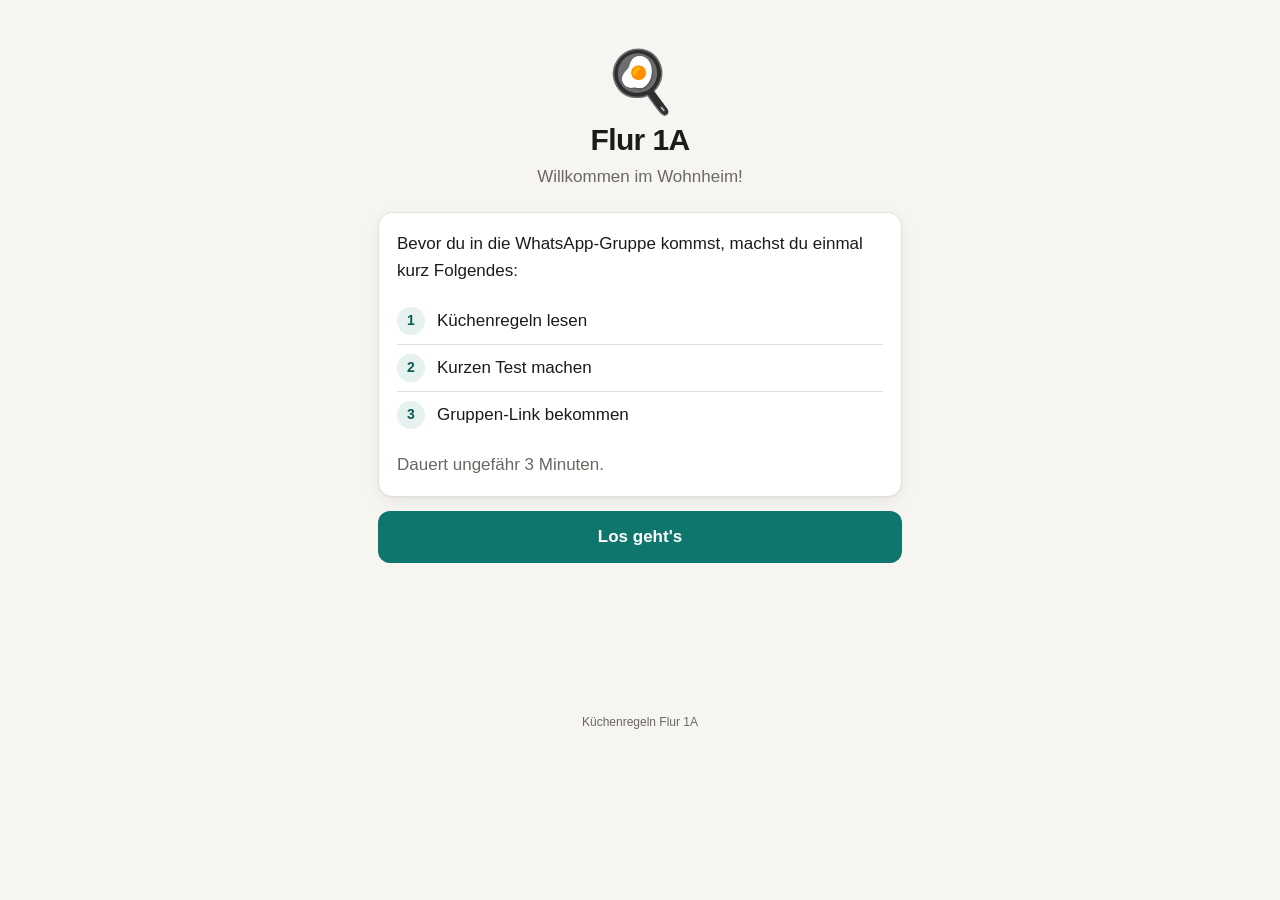
==== index.html @ 88ee504e "Kuechenregeln-Onboarding fuer Flur 1A Statische Seite: Regeln lesen, Kurztest bestehen, dann WhatsAp" ====
<!DOCTYPE html>
<html lang="de">
<head>
  <meta charset="utf-8">
  <meta name="viewport" content="width=device-width, initial-scale=1, viewport-fit=cover">
  <title>Küchenregeln – Flur 1A</title>
  <meta name="description" content="Küchenregeln lesen, kurzen Test machen, WhatsApp-Gruppe beitreten.">
  <meta name="theme-color" content="#0f766e">
  <link rel="icon" href="data:image/svg+xml,<svg xmlns='http://www.w3.org/2000/svg' viewBox='0 0 100 100'><text y='.9em' font-size='90'>🍳</text></svg>">
  <link rel="stylesheet" href="styles.css">
</head>
<body>

<div class="shell">

  <!-- ============ 1. WILLKOMMEN ============ -->
  <section id="screen-start" class="screen">
    <div class="hero">
      <div class="hero-emoji">🍳</div>
      <h1 id="hero-flur">Flur 1A</h1>
      <p class="hero-sub" id="hero-untertitel">Willkommen im Wohnheim!</p>
    </div>

    <div class="card">
      <p>Bevor du in die WhatsApp-Gruppe kommst, machst du einmal kurz Folgendes:</p>
      <ol class="steps">
        <li><span class="step-num">1</span> Küchenregeln lesen</li>
        <li><span class="step-num">2</span> Kurzen Test machen</li>
        <li><span class="step-num">3</span> Gruppen-Link bekommen</li>
      </ol>
      <p class="muted">Dauert ungefähr 3 Minuten.</p>
    </div>

    <button class="btn btn-primary" id="btn-start">Los geht's</button>
  </section>

  <!-- ============ 2. REGELN ============ -->
  <section id="screen-rules" class="screen" hidden>
    <header class="page-head">
      <h2>Die Küchenregeln</h2>
      <p class="muted">Lies dir alles in Ruhe durch – danach wird gefragt.</p>
    </header>

    <div id="rules-list"></div>

    <div id="rules-sentinel" aria-hidden="true"></div>

    <div class="sticky-bar">
      <p class="hint" id="rules-hint">Scroll bis ans Ende der Regeln</p>
      <button class="btn btn-primary" id="btn-to-quiz" disabled>Weiter zum Test</button>
    </div>
  </section>

  <!-- ============ 3. TEST ============ -->
  <section id="screen-quiz" class="screen" hidden>
    <header class="page-head">
      <div class="progress-row">
        <span class="muted" id="quiz-counter">Frage 1 von 2</span>
        <button class="link-btn" id="btn-back-to-rules">Regeln nochmal ansehen</button>
      </div>
      <div class="progress-track"><div class="progress-fill" id="quiz-progress"></div></div>
    </header>

    <div class="card">
      <h2 id="quiz-question" class="question"></h2>
      <p class="muted small" id="quiz-multi-hint" hidden>Mehrere Antworten sind richtig.</p>
      <div id="quiz-options" class="options"></div>
      <div id="quiz-feedback" class="feedback" hidden></div>
    </div>

    <div class="sticky-bar">
      <button class="btn btn-primary" id="btn-check" disabled>Antwort prüfen</button>
      <button class="btn btn-primary" id="btn-next" hidden>Weiter</button>
    </div>
  </section>

  <!-- ============ 4a. NICHT BESTANDEN ============ -->
  <section id="screen-fail" class="screen" hidden>
    <div class="hero">
      <div class="hero-emoji">📖</div>
      <h1>Fast!</h1>
      <p class="hero-sub" id="fail-score"></p>
    </div>
    <div class="card">
      <p>Kein Problem – schau dir die Regeln nochmal an und probier es danach direkt nochmal.</p>
      <div id="fail-list" class="mistakes"></div>
    </div>
    <button class="btn btn-primary" id="btn-retry-rules">Regeln nochmal lesen</button>
    <button class="btn btn-ghost" id="btn-retry-quiz">Direkt nochmal testen</button>
  </section>

  <!-- ============ 4b. BESTANDEN ============ -->
  <section id="screen-done" class="screen" hidden>
    <div class="hero">
      <div class="hero-emoji">🎉</div>
      <h1>Geschafft!</h1>
      <p class="hero-sub" id="done-text"></p>
    </div>

    <div class="card card-accent">
      <p><strong>Dein Zugang zur Gruppe</strong></p>
      <p class="muted">Tipp: Schreib in der Gruppe kurz Hallo mit deinem Namen und deiner Zimmernummer.</p>
      <a class="btn btn-whatsapp" id="btn-whatsapp" href="#" target="_blank" rel="noopener">
        WhatsApp-Gruppe beitreten
      </a>
    </div>

    <button class="btn btn-ghost" id="btn-reread">Regeln nochmal nachlesen</button>
  </section>

</div>

<footer class="foot">Küchenregeln <span id="foot-flur">Flur 1A</span></footer>

<script src="config.js"></script>
<script src="app.js"></script>
</body>
</html>
---- styles.css ----
/* ---------- Farben & Grundlagen ---------- */
:root {
  --bg:        #f6f5f1;
  --surface:   #ffffff;
  --border:    #e3e0d8;
  --text:      #1c1b19;
  --text-soft: #6b6862;
  --accent:    #0f766e;
  --accent-dk: #0b5a54;
  --accent-bg: #e6f2f0;
  --good:      #15803d;
  --good-bg:   #e8f5ec;
  --bad:       #b91c1c;
  --bad-bg:    #fbeaea;
  --wa:        #25d366;
  --radius:    14px;
  --shadow:    0 1px 2px rgba(0,0,0,.05), 0 6px 18px rgba(0,0,0,.05);
}

@media (prefers-color-scheme: dark) {
  :root {
    --bg:        #17181a;
    --surface:   #1f2124;
    --border:    #33363b;
    --text:      #ececea;
    --text-soft: #a0a3a8;
    --accent:    #2dd4bf;
    --accent-dk: #14b8a6;
    --accent-bg: #16302e;
    --good:      #4ade80;
    --good-bg:   #16301f;
    --bad:       #f87171;
    --bad-bg:    #331d1d;
    --shadow:    0 1px 2px rgba(0,0,0,.3), 0 6px 18px rgba(0,0,0,.25);
  }
}

* { box-sizing: border-box; }

html { -webkit-text-size-adjust: 100%; }

body {
  margin: 0;
  padding: 0;
  background: var(--bg);
  color: var(--text);
  font-family: -apple-system, BlinkMacSystemFont, "Segoe UI", Roboto, "Helvetica Neue", Arial, sans-serif;
  font-size: 17px;
  line-height: 1.55;
  -webkit-font-smoothing: antialiased;
}

.shell {
  max-width: 560px;
  margin: 0 auto;
  padding: 24px 18px 140px;
}

h1 { font-size: 30px; line-height: 1.2; margin: 0 0 6px; letter-spacing: -.02em; }
h2 { font-size: 21px; line-height: 1.3; margin: 0 0 4px; letter-spacing: -.01em; }
p  { margin: 0 0 12px; }
p:last-child { margin-bottom: 0; }

.muted { color: var(--text-soft); }
.small { font-size: 14px; }

/* ---------- Hero ---------- */
.hero { text-align: center; padding: 28px 0 22px; }
.hero-emoji { font-size: 60px; line-height: 1; margin-bottom: 10px; }
.hero-sub { color: var(--text-soft); margin: 0; }

.page-head { margin: 4px 0 18px; }

/* ---------- Karten ---------- */
.card {
  background: var(--surface);
  border: 1px solid var(--border);
  border-radius: var(--radius);
  padding: 18px;
  margin-bottom: 14px;
  box-shadow: var(--shadow);
}
.card-accent { border-color: var(--accent); }

/* ---------- Schritte auf der Startseite ---------- */
.steps { list-style: none; margin: 14px 0; padding: 0; }
.steps li {
  display: flex; align-items: center; gap: 12px;
  padding: 9px 0;
  border-bottom: 1px solid var(--border);
}
.steps li:last-child { border-bottom: 0; }
.step-num {
  flex: 0 0 28px; height: 28px;
  display: grid; place-items: center;
  background: var(--accent-bg); color: var(--accent-dk);
  border-radius: 50%; font-size: 14px; font-weight: 700;
}
@media (prefers-color-scheme: dark) { .step-num { color: var(--accent); } }

/* ---------- Regel-Karten ---------- */
.rule {
  display: flex; gap: 14px;
  background: var(--surface);
  border: 1px solid var(--border);
  border-radius: var(--radius);
  padding: 16px;
  margin-bottom: 10px;
  box-shadow: var(--shadow);
}
.rule-icon { font-size: 26px; line-height: 1.2; flex: 0 0 auto; }
.rule-title { font-weight: 650; margin: 0 0 3px; font-size: 17px; }
.rule-text { margin: 0; color: var(--text-soft); font-size: 15px; }

/* ---------- Buttons ---------- */
.btn {
  display: block; width: 100%;
  padding: 15px 18px;
  border: 1px solid transparent;
  border-radius: 12px;
  font-size: 17px; font-weight: 600;
  font-family: inherit;
  text-align: center; text-decoration: none;
  cursor: pointer;
  transition: transform .06s ease, opacity .15s ease, background .15s ease;
  margin-bottom: 10px;
}
.btn:active { transform: scale(.985); }
.btn-primary { background: var(--accent); color: #fff; }
@media (prefers-color-scheme: dark) { .btn-primary { color: #08302c; } }
.btn-primary:disabled { opacity: .4; cursor: not-allowed; }
.btn-ghost {
  background: transparent; color: var(--text-soft);
  border-color: var(--border);
}
.btn-whatsapp { background: var(--wa); color: #07301a; margin-top: 6px; }
.link-btn {
  background: none; border: 0; padding: 0;
  color: var(--accent); font: inherit; font-size: 14px;
  text-decoration: underline; cursor: pointer;
}

/* ---------- Fixierte Leiste unten ---------- */
.sticky-bar {
  position: fixed; left: 0; right: 0; bottom: 0;
  padding: 12px 18px calc(12px + env(safe-area-inset-bottom));
  background: linear-gradient(to top, var(--bg) 62%, transparent);
  z-index: 5;
}
.sticky-bar > * { max-width: 524px; margin-left: auto; margin-right: auto; }
.sticky-bar .btn { margin-bottom: 0; }
.hint {
  text-align: center; font-size: 13px; color: var(--text-soft);
  margin: 0 0 8px;
}
.hint[hidden] { display: none; }

/* ---------- Fortschritt ---------- */
.progress-row { display: flex; justify-content: space-between; align-items: center; gap: 12px; margin-bottom: 8px; }
.progress-track { height: 6px; background: var(--border); border-radius: 99px; overflow: hidden; }
.progress-fill { height: 100%; width: 0; background: var(--accent); border-radius: 99px; transition: width .3s ease; }

/* ---------- Quiz ---------- */
.question { margin-bottom: 14px; }
.options { display: flex; flex-direction: column; gap: 9px; }

.opt {
  display: flex; align-items: flex-start; gap: 11px;
  padding: 14px;
  border: 1.5px solid var(--border);
  border-radius: 12px;
  cursor: pointer;
  background: var(--bg);
  font-size: 16px;
  transition: border-color .12s ease, background .12s ease;
}
.opt input { margin: 3px 0 0; accent-color: var(--accent); flex: 0 0 auto; width: 18px; height: 18px; }
.opt:has(input:checked) { border-color: var(--accent); background: var(--accent-bg); }
.opt.locked { cursor: default; }
.opt.is-correct { border-color: var(--good); background: var(--good-bg); }
.opt.is-wrong   { border-color: var(--bad);  background: var(--bad-bg); }
.opt-mark { margin-left: auto; font-weight: 700; flex: 0 0 auto; }
.opt.is-correct .opt-mark { color: var(--good); }
.opt.is-wrong   .opt-mark { color: var(--bad); }

.feedback {
  margin-top: 14px; padding: 13px 15px;
  border-radius: 12px; font-size: 15px;
  border-left: 4px solid;
}
.feedback.ok  { background: var(--good-bg); border-color: var(--good); }
.feedback.no  { background: var(--bad-bg);  border-color: var(--bad); }
.feedback strong { display: block; margin-bottom: 3px; }

/* ---------- Fehlerliste ---------- */
.mistakes { margin-top: 12px; }
.mistakes div {
  padding: 10px 0; border-top: 1px solid var(--border);
  font-size: 15px; color: var(--text-soft);
}
.mistakes div:first-child { border-top: 0; }

/* ---------- Fuß ---------- */
.foot {
  text-align: center; font-size: 12px; color: var(--text-soft);
  padding: 0 18px 26px;
}
.screen[hidden] { display: none; }
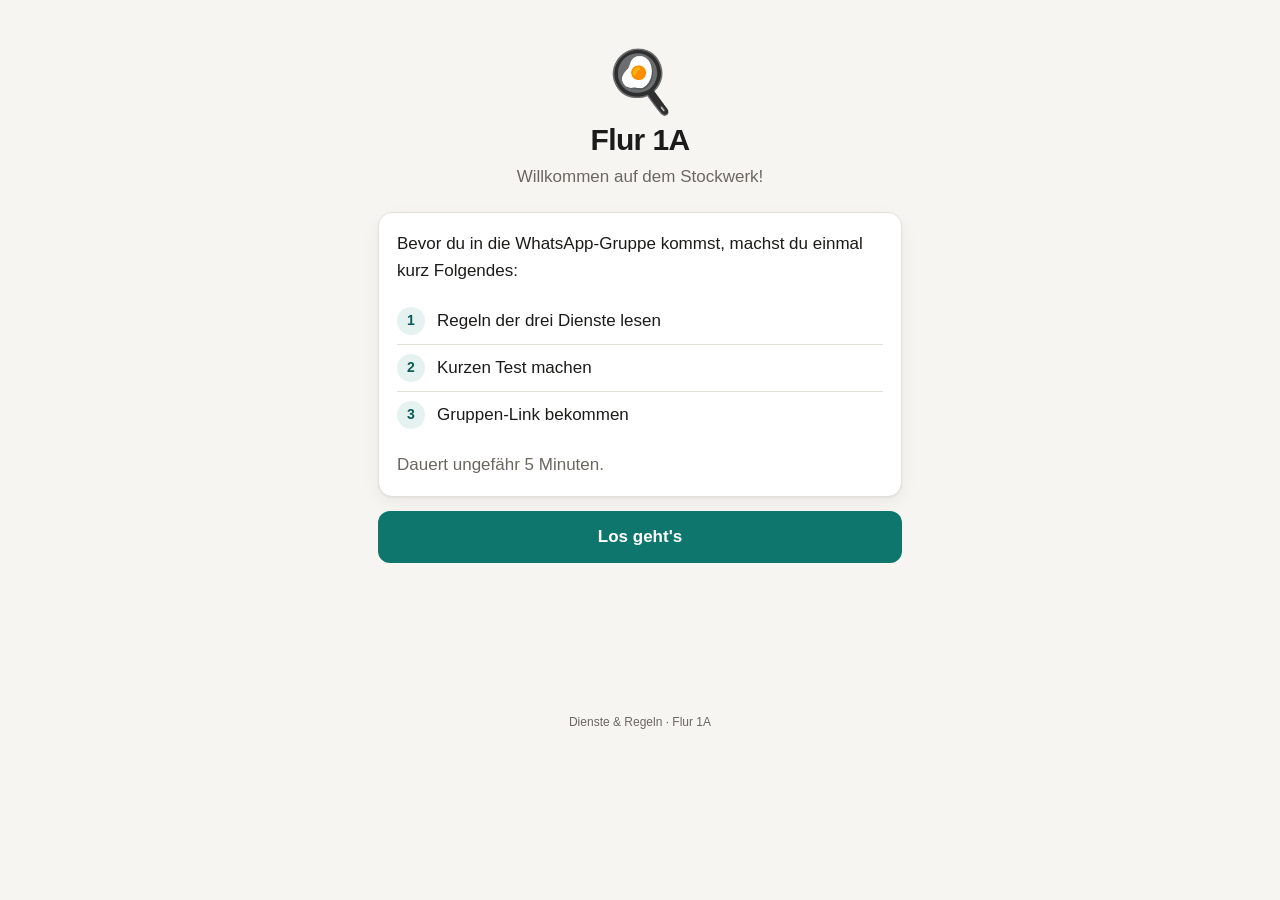
==== commit 3bf772d2: "v1" ====
--- a/index.html
+++ b/index.html
@@ -3,8 +3,8 @@
 <head>
   <meta charset="utf-8">
   <meta name="viewport" content="width=device-width, initial-scale=1, viewport-fit=cover">
-  <title>Küchenregeln – Flur 1A</title>
-  <meta name="description" content="Küchenregeln lesen, kurzen Test machen, WhatsApp-Gruppe beitreten.">
+  <title>Dienste &amp; Regeln – Flur 1A</title>
+  <meta name="description" content="Regeln lesen, kurzen Test machen, WhatsApp-Gruppe beitreten.">
   <meta name="theme-color" content="#0f766e">
   <link rel="icon" href="data:image/svg+xml,<svg xmlns='http://www.w3.org/2000/svg' viewBox='0 0 100 100'><text y='.9em' font-size='90'>🍳</text></svg>">
   <link rel="stylesheet" href="styles.css">
@@ -24,11 +24,11 @@
     <div class="card">
       <p>Bevor du in die WhatsApp-Gruppe kommst, machst du einmal kurz Folgendes:</p>
       <ol class="steps">
-        <li><span class="step-num">1</span> Küchenregeln lesen</li>
+        <li><span class="step-num">1</span> Regeln der drei Dienste lesen</li>
         <li><span class="step-num">2</span> Kurzen Test machen</li>
         <li><span class="step-num">3</span> Gruppen-Link bekommen</li>
       </ol>
-      <p class="muted">Dauert ungefähr 3 Minuten.</p>
+      <p class="muted">Dauert ungefähr 5 Minuten.</p>
     </div>
 
     <button class="btn btn-primary" id="btn-start">Los geht's</button>
@@ -37,8 +37,8 @@
   <!-- ============ 2. REGELN ============ -->
   <section id="screen-rules" class="screen" hidden>
     <header class="page-head">
-      <h2>Die Küchenregeln</h2>
-      <p class="muted">Lies dir alles in Ruhe durch – danach wird gefragt.</p>
+      <h2>Unsere Dienste &amp; Regeln</h2>
+      <p class="muted">Lies dir alles in Ruhe durch – danach wird gefragt. Dauert etwa 3 Minuten.</p>
     </header>
 
     <div id="rules-list"></div>
@@ -110,7 +110,7 @@
 
 </div>
 
-<footer class="foot">Küchenregeln <span id="foot-flur">Flur 1A</span></footer>
+<footer class="foot">Dienste &amp; Regeln · <span id="foot-flur">Flur 1A</span></footer>
 
 <script src="config.js"></script>
 <script src="app.js"></script>
--- a/styles.css
+++ b/styles.css
@@ -112,6 +112,20 @@
 .rule-title { font-weight: 650; margin: 0 0 3px; font-size: 17px; }
 .rule-text { margin: 0; color: var(--text-soft); font-size: 15px; }
 
+/* ---------- Abschnittsüberschriften in der Regelliste ---------- */
+.abschnitt {
+  font-size: 13px;
+  font-weight: 700;
+  letter-spacing: .1em;
+  text-transform: uppercase;
+  color: var(--accent);
+  margin: 26px 0 10px;
+  padding-top: 14px;
+  border-top: 1px solid var(--border);
+}
+#rules-list > .abschnitt:first-child { margin-top: 4px; padding-top: 0; border-top: 0; }
+.abschnitt-intro { font-size: 15px; color: var(--text-soft); margin: -2px 0 12px; }
+
 /* ---------- Buttons ---------- */
 .btn {
   display: block; width: 100%;
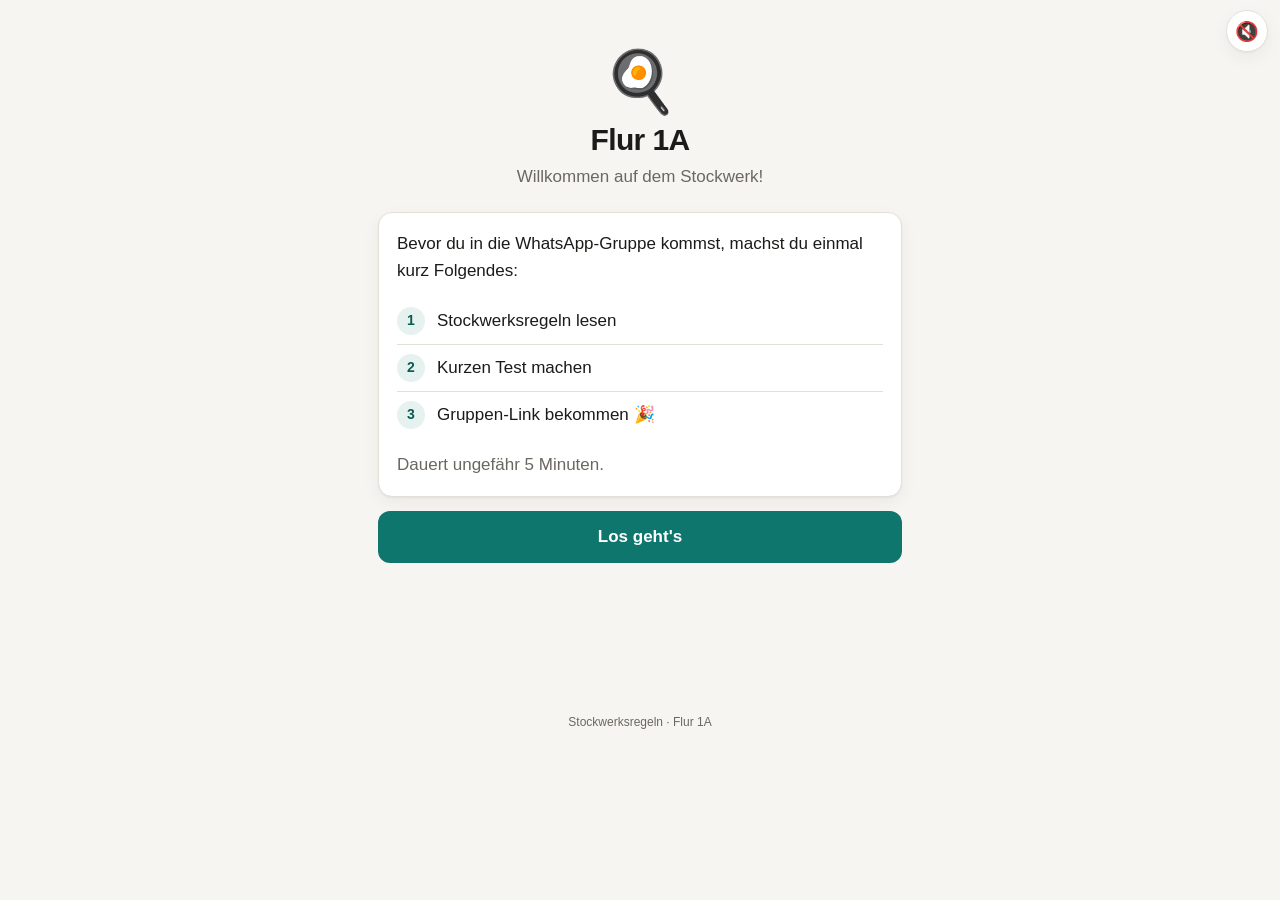
==== commit a0c64cc6: "v3" ====
--- a/index.html
+++ b/index.html
@@ -3,13 +3,16 @@
 <head>
   <meta charset="utf-8">
   <meta name="viewport" content="width=device-width, initial-scale=1, viewport-fit=cover">
-  <title>Dienste &amp; Regeln – Flur 1A</title>
+  <title>Stockwerksregeln – Flur 1A</title>
   <meta name="description" content="Regeln lesen, kurzen Test machen, WhatsApp-Gruppe beitreten.">
   <meta name="theme-color" content="#0f766e">
   <link rel="icon" href="data:image/svg+xml,<svg xmlns='http://www.w3.org/2000/svg' viewBox='0 0 100 100'><text y='.9em' font-size='90'>🍳</text></svg>">
   <link rel="stylesheet" href="styles.css">
 </head>
 <body>
+
+<button id="btn-musik" class="musik-btn" type="button" hidden
+        aria-label="Musik an oder aus" title="Musik an oder aus">🔈</button>
 
 <div class="shell">
 
@@ -24,9 +27,9 @@
     <div class="card">
       <p>Bevor du in die WhatsApp-Gruppe kommst, machst du einmal kurz Folgendes:</p>
       <ol class="steps">
-        <li><span class="step-num">1</span> Regeln der drei Dienste lesen</li>
+        <li><span class="step-num">1</span> Stockwerksregeln lesen</li>
         <li><span class="step-num">2</span> Kurzen Test machen</li>
-        <li><span class="step-num">3</span> Gruppen-Link bekommen</li>
+        <li><span class="step-num">3</span> Gruppen-Link bekommen 🎉</li>
       </ol>
       <p class="muted">Dauert ungefähr 5 Minuten.</p>
     </div>
@@ -37,7 +40,7 @@
   <!-- ============ 2. REGELN ============ -->
   <section id="screen-rules" class="screen" hidden>
     <header class="page-head">
-      <h2>Unsere Dienste &amp; Regeln</h2>
+      <h2>Stockwerksregeln</h2>
       <p class="muted">Lies dir alles in Ruhe durch – danach wird gefragt. Dauert etwa 3 Minuten.</p>
     </header>
 
@@ -110,9 +113,10 @@
 
 </div>
 
-<footer class="foot">Dienste &amp; Regeln · <span id="foot-flur">Flur 1A</span></footer>
+<footer class="foot">Stockwerksregeln · <span id="foot-flur">Flur 1A</span></footer>
 
 <script src="config.js"></script>
+<script src="musik.js"></script>
 <script src="app.js"></script>
 </body>
 </html>
--- a/styles.css
+++ b/styles.css
@@ -112,6 +112,26 @@
 .rule-title { font-weight: 650; margin: 0 0 3px; font-size: 17px; }
 .rule-text { margin: 0; color: var(--text-soft); font-size: 15px; }
 
+/* ---------- Musikschalter ---------- */
+.musik-btn {
+  position: fixed;
+  top: calc(10px + env(safe-area-inset-top));
+  right: 12px;
+  z-index: 20;
+  width: 42px; height: 42px;
+  display: grid; place-items: center;
+  font-size: 19px; line-height: 1;
+  background: var(--surface);
+  color: var(--text);
+  border: 1px solid var(--border);
+  border-radius: 50%;
+  box-shadow: var(--shadow);
+  cursor: pointer;
+  padding: 0;
+}
+.musik-btn:active { transform: scale(.93); }
+.musik-btn[hidden] { display: none; }
+
 /* ---------- Abschnittsüberschriften in der Regelliste ---------- */
 .abschnitt {
   font-size: 13px;
@@ -206,6 +226,61 @@
 .feedback.no  { background: var(--bad-bg);  border-color: var(--bad); }
 .feedback strong { display: block; margin-bottom: 3px; }
 
+/* ---------- Bild in einer Regelkarte ---------- */
+.rule-bild { display: block; margin-top: 12px; border-radius: 10px; overflow: hidden; border: 1px solid var(--border); }
+.rule-bild img { display: block; width: 100%; height: auto; }
+.rule-bild-hinweis { font-size: 13px; color: var(--text-soft); margin: 6px 0 0; text-align: center; }
+
+/* ---------- Kartenaufgabe ---------- */
+.karte-wrap {
+  position: relative;
+  display: block;
+  width: 100%;
+  border: 1.5px solid var(--border);
+  border-radius: 12px;
+  overflow: hidden;
+  cursor: crosshair;
+  touch-action: manipulation;
+  -webkit-tap-highlight-color: transparent;
+  background: var(--bg);
+}
+.karte-wrap img { display: block; width: 100%; height: auto; user-select: none; -webkit-user-drag: none; }
+.karte-wrap.locked { cursor: default; }
+
+.marker {
+  position: absolute;
+  width: 22px; height: 22px;
+  margin: 0;
+  border-radius: 50%;
+  border: 3px solid #fff;
+  box-shadow: 0 1px 5px rgba(0,0,0,.45);
+  transform: translate(-50%, -50%);
+  pointer-events: none;
+  background: var(--accent);
+}
+.marker-eigen.treffer { background: #15803d; }
+.marker-eigen.daneben { background: #b91c1c; }
+.marker-loesung {
+  background: #15803d;
+  width: 26px; height: 26px;
+  animation: marker-auf .3s ease-out;
+}
+@keyframes marker-auf { from { transform: translate(-50%, -50%) scale(.3); opacity: 0; } }
+
+.marker-label {
+  position: absolute;
+  left: 30px; top: 50%;
+  transform: translateY(-50%);
+  white-space: nowrap;
+  background: #15803d;
+  color: #fff;
+  font-size: 13px; font-weight: 700;
+  padding: 3px 9px;
+  border-radius: 99px;
+  box-shadow: 0 1px 5px rgba(0,0,0,.35);
+}
+.marker-label.links { left: auto; right: 30px; }
+
 /* ---------- Fehlerliste ---------- */
 .mistakes { margin-top: 12px; }
 .mistakes div {
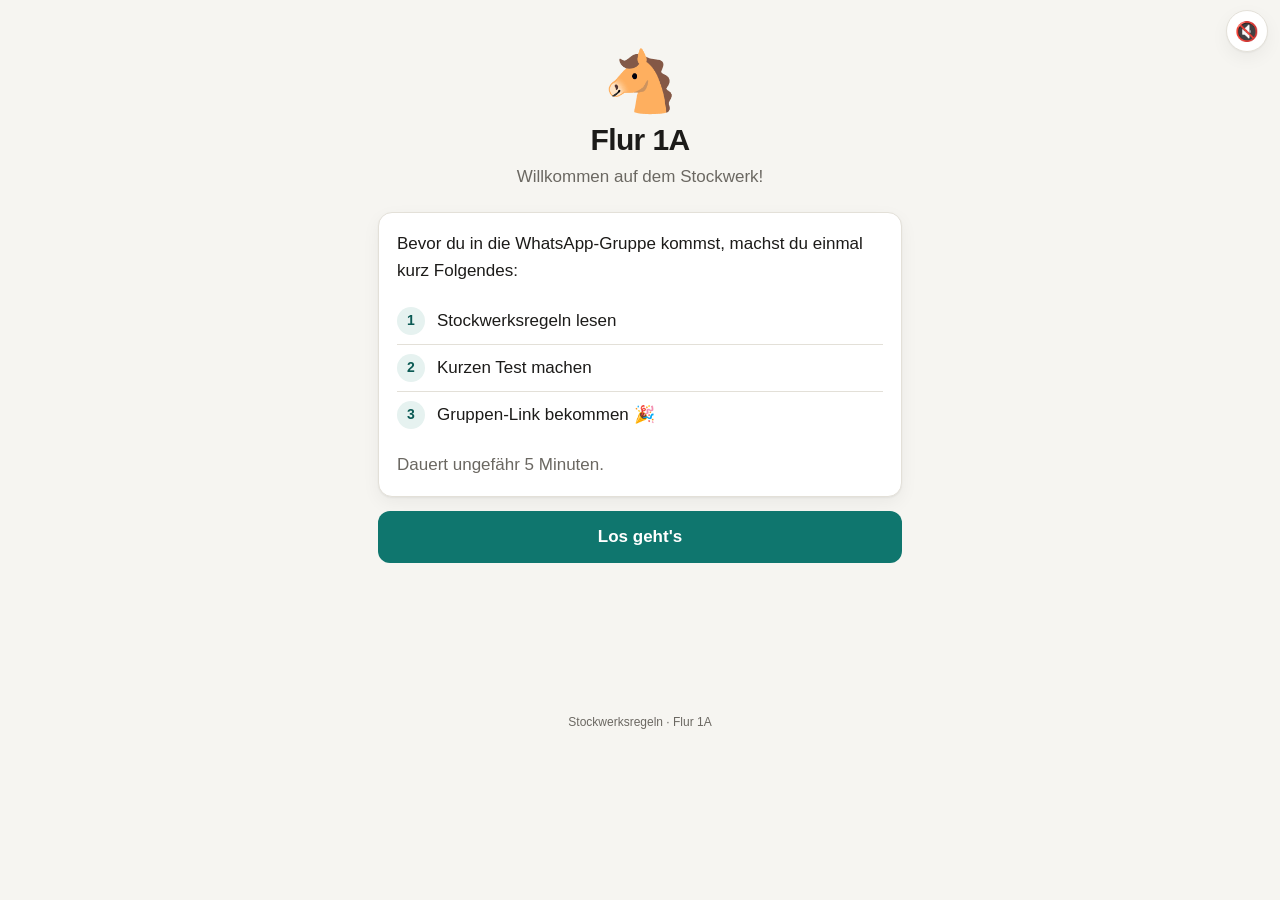
==== commit 763822fc: "v4" ====
--- a/index.html
+++ b/index.html
@@ -19,7 +19,7 @@
   <!-- ============ 1. WILLKOMMEN ============ -->
   <section id="screen-start" class="screen">
     <div class="hero">
-      <div class="hero-emoji">🍳</div>
+      <div class="hero-emoji">🐴</div>
       <h1 id="hero-flur">Flur 1A</h1>
       <p class="hero-sub" id="hero-untertitel">Willkommen im Wohnheim!</p>
     </div>
--- a/styles.css
+++ b/styles.css
@@ -37,6 +37,10 @@
 
 * { box-sizing: border-box; }
 
+/* Muss ueber allen display-Regeln stehen: sonst ueberstimmt z. B. .btn { display: block }
+   das hidden-Attribut und versteckte Elemente bleiben sichtbar. */
+[hidden] { display: none !important; }
+
 html { -webkit-text-size-adjust: 100%; }
 
 body {
@@ -130,7 +134,6 @@
   padding: 0;
 }
 .musik-btn:active { transform: scale(.93); }
-.musik-btn[hidden] { display: none; }
 
 /* ---------- Abschnittsüberschriften in der Regelliste ---------- */
 .abschnitt {
@@ -187,7 +190,6 @@
   text-align: center; font-size: 13px; color: var(--text-soft);
   margin: 0 0 8px;
 }
-.hint[hidden] { display: none; }
 
 /* ---------- Fortschritt ---------- */
 .progress-row { display: flex; justify-content: space-between; align-items: center; gap: 12px; margin-bottom: 8px; }
@@ -294,4 +296,3 @@
   text-align: center; font-size: 12px; color: var(--text-soft);
   padding: 0 18px 26px;
 }
-.screen[hidden] { display: none; }
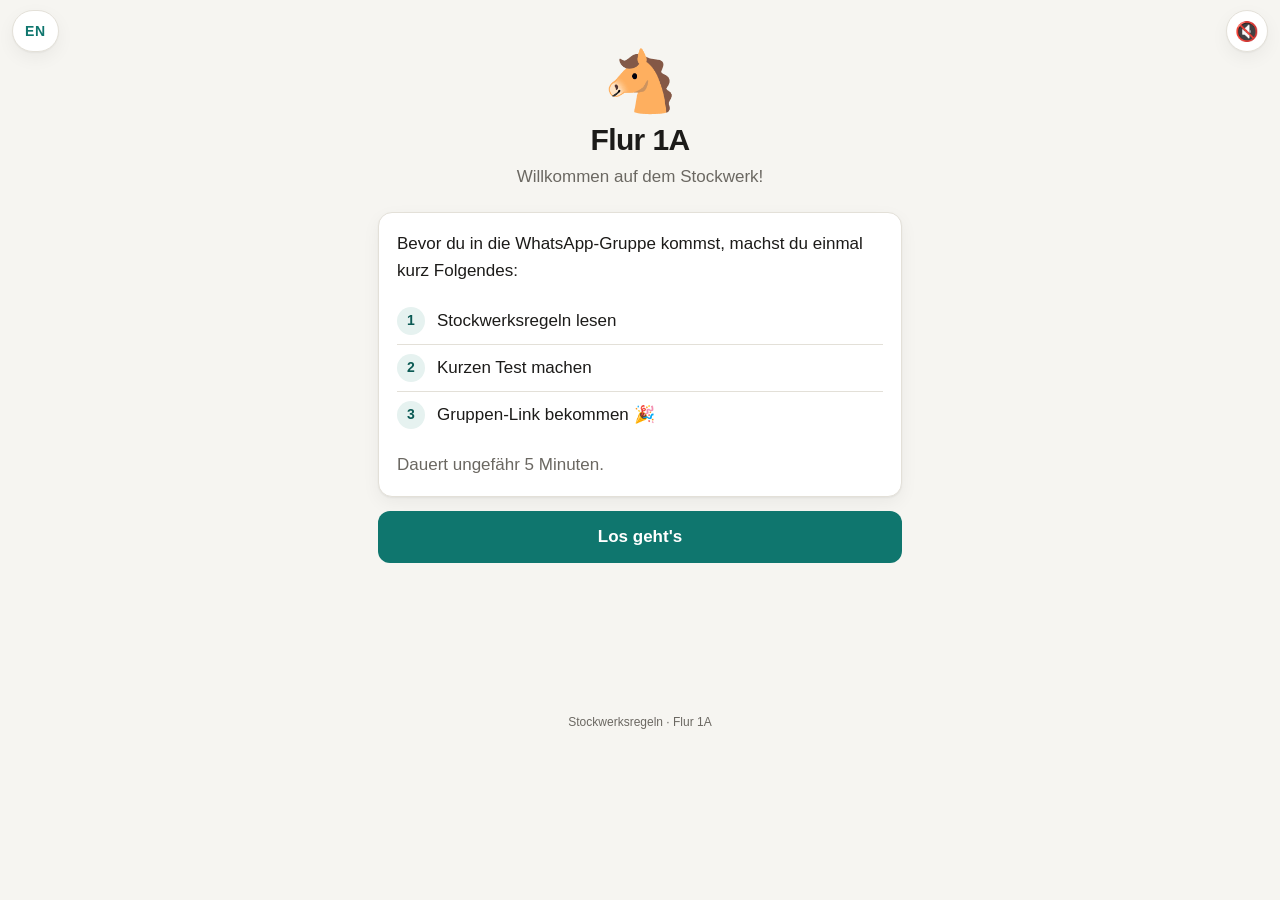
==== commit 0fd69ca9: "Englische Fassung mit Sprachumschalter" ====
--- a/index.html
+++ b/index.html
@@ -10,6 +10,8 @@
   <link rel="stylesheet" href="styles.css">
 </head>
 <body>
+
+<button id="btn-sprache" class="sprach-btn" type="button">EN</button>
 
 <button id="btn-musik" class="musik-btn" type="button" hidden
         aria-label="Musik an oder aus" title="Musik an oder aus">🔈</button>
@@ -25,13 +27,13 @@
     </div>
 
     <div class="card">
-      <p>Bevor du in die WhatsApp-Gruppe kommst, machst du einmal kurz Folgendes:</p>
+      <p id="t-intro">Bevor du in die WhatsApp-Gruppe kommst, machst du einmal kurz Folgendes:</p>
       <ol class="steps">
-        <li><span class="step-num">1</span> Stockwerksregeln lesen</li>
-        <li><span class="step-num">2</span> Kurzen Test machen</li>
-        <li><span class="step-num">3</span> Gruppen-Link bekommen 🎉</li>
+        <li><span class="step-num">1</span> <span id="t-schritt1">Stockwerksregeln lesen</span></li>
+        <li><span class="step-num">2</span> <span id="t-schritt2">Kurzen Test machen</span></li>
+        <li><span class="step-num">3</span> <span id="t-schritt3">Gruppen-Link bekommen 🎉</span></li>
       </ol>
-      <p class="muted">Dauert ungefähr 5 Minuten.</p>
+      <p class="muted" id="t-dauer">Dauert ungefähr 5 Minuten.</p>
     </div>
 
     <button class="btn btn-primary" id="btn-start">Los geht's</button>
@@ -40,8 +42,8 @@
   <!-- ============ 2. REGELN ============ -->
   <section id="screen-rules" class="screen" hidden>
     <header class="page-head">
-      <h2>Stockwerksregeln</h2>
-      <p class="muted">Lies dir alles in Ruhe durch – danach wird gefragt. Dauert etwa 3 Minuten.</p>
+      <h2 id="t-regeln-titel">Stockwerksregeln</h2>
+      <p class="muted" id="t-regeln-sub">Lies dir alles in Ruhe durch – danach wird gefragt.</p>
     </header>
 
     <div id="rules-list"></div>
@@ -81,11 +83,11 @@
   <section id="screen-fail" class="screen" hidden>
     <div class="hero">
       <div class="hero-emoji">📖</div>
-      <h1>Fast!</h1>
+      <h1 id="t-fail-titel">Fast!</h1>
       <p class="hero-sub" id="fail-score"></p>
     </div>
     <div class="card">
-      <p>Kein Problem – schau dir die Regeln nochmal an und probier es danach direkt nochmal.</p>
+      <p id="t-fail-text">Kein Problem – schau dir die Regeln nochmal an und probier es danach direkt nochmal.</p>
       <div id="fail-list" class="mistakes"></div>
     </div>
     <button class="btn btn-primary" id="btn-retry-rules">Regeln nochmal lesen</button>
@@ -96,16 +98,24 @@
   <section id="screen-done" class="screen" hidden>
     <div class="hero">
       <div class="hero-emoji">🎉</div>
-      <h1>Geschafft!</h1>
+      <h1 id="t-done-titel">Geschafft!</h1>
       <p class="hero-sub" id="done-text"></p>
     </div>
 
     <div class="card card-accent">
-      <p><strong>Dein Zugang zur Gruppe</strong></p>
-      <p class="muted">Tipp: Schreib in der Gruppe kurz Hallo mit deinem Namen und deiner Zimmernummer.</p>
+      <p><strong id="t-zugang-titel">Dein Zugang zur Gruppe</strong></p>
+      <p class="muted" id="t-zugang-tipp">Tipp: Schreib in der Gruppe kurz Hallo mit deinem Namen und deiner Zimmernummer.</p>
       <a class="btn btn-whatsapp" id="btn-whatsapp" href="#" target="_blank" rel="noopener">
         WhatsApp-Gruppe beitreten
       </a>
+    </div>
+
+    <div class="card hinweis" id="abschluss-hinweis" hidden>
+      <div class="hinweis-icon" id="hinweis-icon"></div>
+      <div>
+        <p class="hinweis-titel" id="hinweis-titel"></p>
+        <p class="hinweis-text muted" id="hinweis-text"></p>
+      </div>
     </div>
 
     <button class="btn btn-ghost" id="btn-reread">Regeln nochmal nachlesen</button>
@@ -113,9 +123,10 @@
 
 </div>
 
-<footer class="foot">Stockwerksregeln · <span id="foot-flur">Flur 1A</span></footer>
+<footer class="foot"><span id="t-fuss">Stockwerksregeln</span> · <span id="foot-flur">Flur 1A</span></footer>
 
 <script src="config.js"></script>
+<script src="config-en.js"></script>
 <script src="musik.js"></script>
 <script src="app.js"></script>
 </body>
--- a/styles.css
+++ b/styles.css
@@ -116,6 +116,32 @@
 .rule-title { font-weight: 650; margin: 0 0 3px; font-size: 17px; }
 .rule-text { margin: 0; color: var(--text-soft); font-size: 15px; }
 
+/* ---------- Hinweiskasten am Ende ---------- */
+.hinweis { display: flex; gap: 14px; align-items: flex-start; background: var(--accent-bg); border-color: transparent; }
+.hinweis-icon { font-size: 26px; line-height: 1.2; flex: 0 0 auto; }
+.hinweis-titel { font-weight: 650; margin: 0 0 4px; }
+.hinweis-text { margin: 0; font-size: 15px; }
+
+/* ---------- Sprachschalter ---------- */
+.sprach-btn {
+  position: fixed;
+  top: calc(10px + env(safe-area-inset-top));
+  left: 12px;
+  z-index: 20;
+  min-width: 42px; height: 42px;
+  display: grid; place-items: center;
+  font-size: 14px; font-weight: 700; letter-spacing: .04em;
+  font-family: inherit;
+  background: var(--surface);
+  color: var(--accent);
+  border: 1px solid var(--border);
+  border-radius: 999px;
+  box-shadow: var(--shadow);
+  cursor: pointer;
+  padding: 0 12px;
+}
+.sprach-btn:active { transform: scale(.93); }
+
 /* ---------- Musikschalter ---------- */
 .musik-btn {
   position: fixed;
